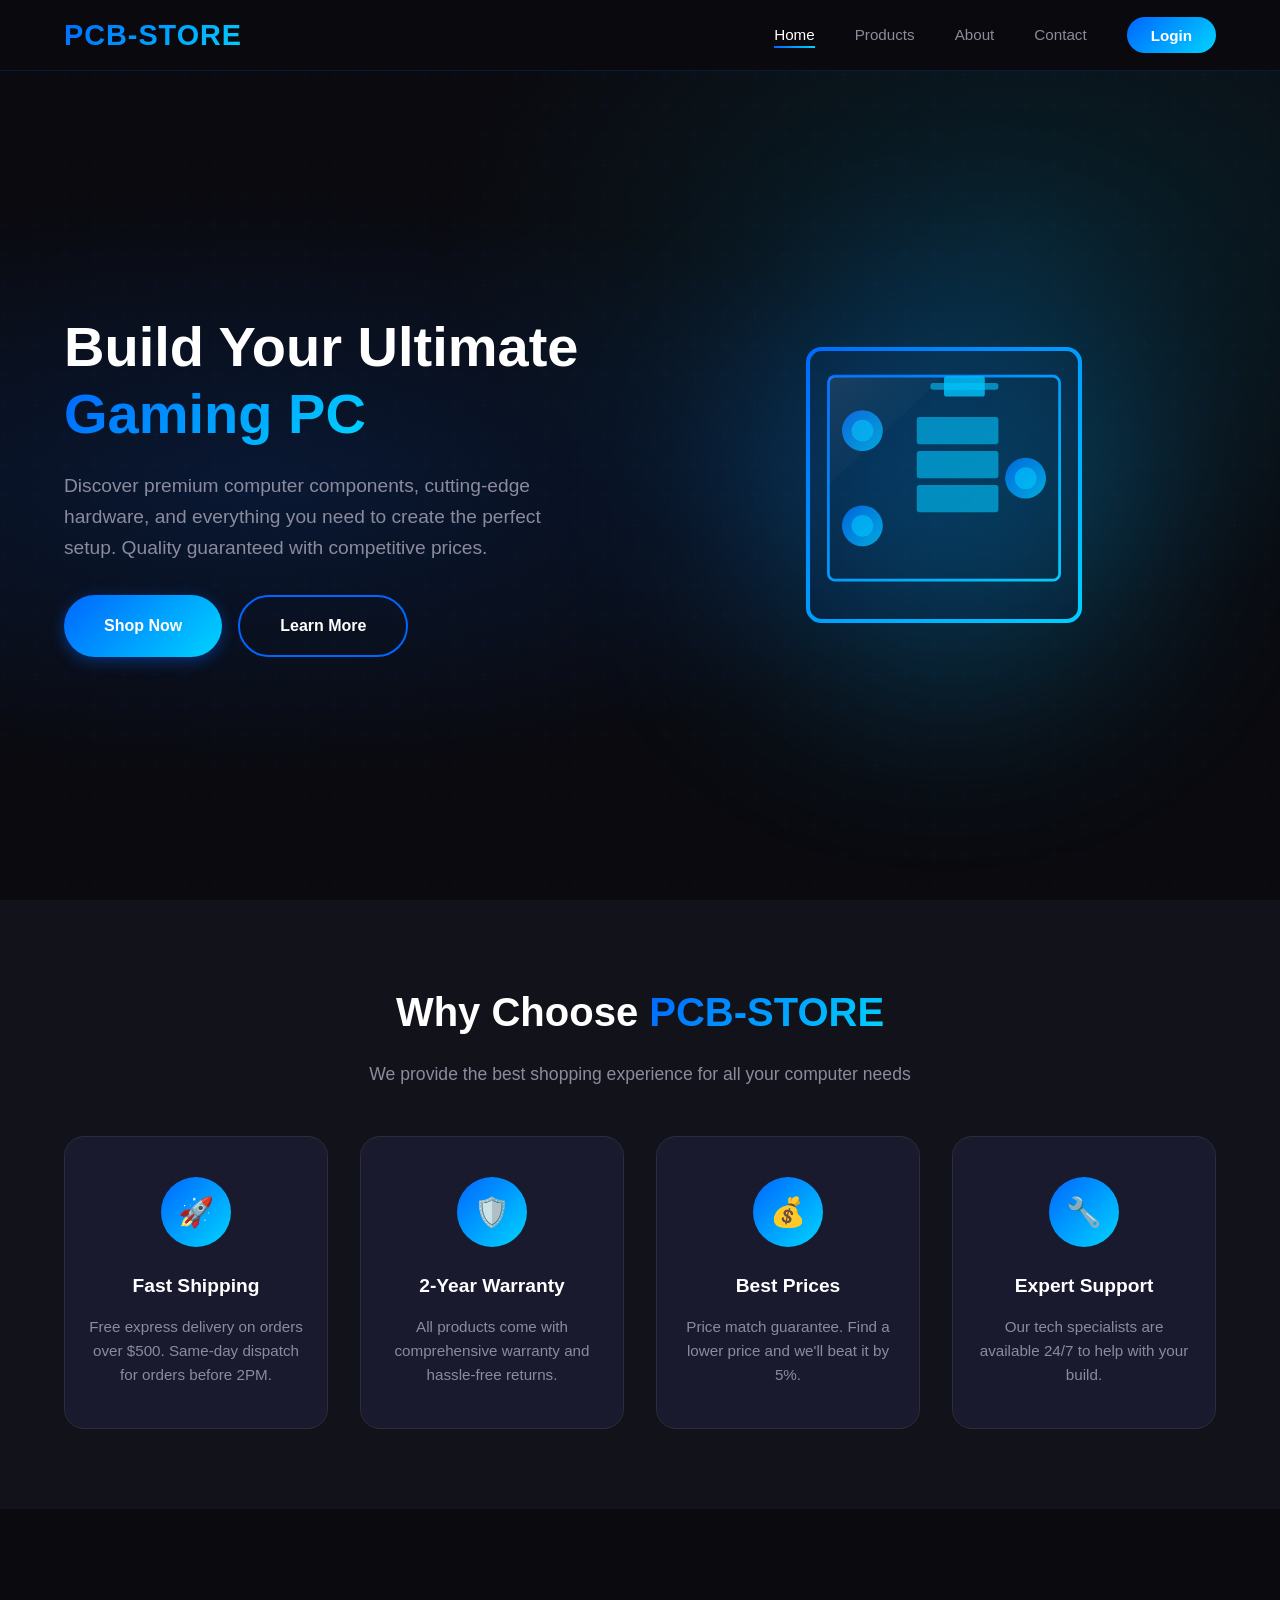
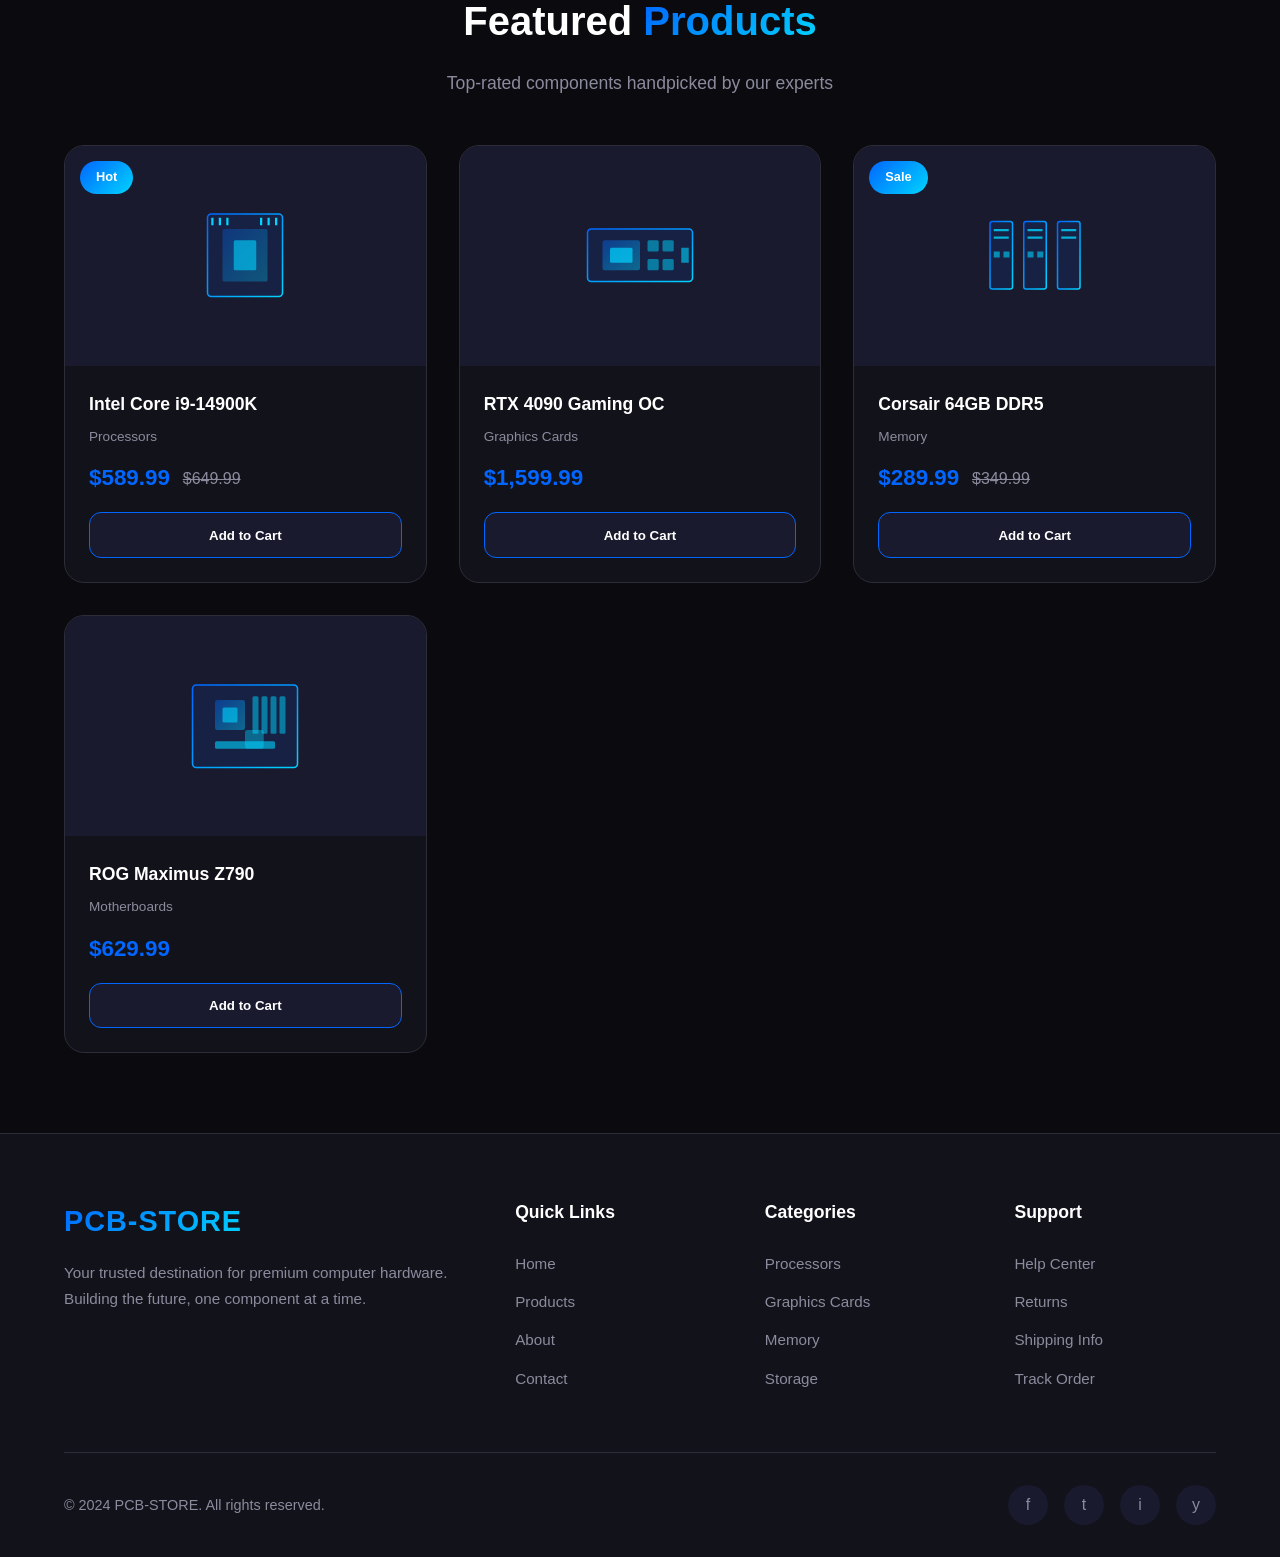
==== index.html @ 5271b7f1 "first commit" ====
<!DOCTYPE html>
<html lang="en">
<head>
    <meta charset="UTF-8">
    <meta name="viewport" content="width=device-width, initial-scale=1.0">
    <title>PCB-STORE | Premium Computer Hardware</title>
    <link rel="stylesheet" href="css/style.css">
</head>
<body>
    <!-- Navigation -->
    <nav class="navbar">
        <div class="nav-container">
            <a href="index.html" class="logo">PCB-STORE</a>
            <ul class="nav-menu" id="navMenu">
                <li><a href="index.html" class="active">Home</a></li>
                <li><a href="products.html">Products</a></li>
                <li><a href="about.html">About</a></li>
                <li><a href="contact.html">Contact</a></li>
                <li><a href="login.html" class="btn-login">Login</a></li>
            </ul>
            <div class="hamburger" id="hamburger">
                <span></span>
                <span></span>
                <span></span>
            </div>
        </div>
    </nav>

    <main>
        <!-- Hero Section -->
        <section class="hero">
            <div class="hero-content">
                <div class="hero-text">
                    <h1>Build Your Ultimate <span class="gradient">Gaming PC</span></h1>
                    <p>Discover premium computer components, cutting-edge hardware, and everything you need to create the perfect setup. Quality guaranteed with competitive prices.</p>
                    <div class="hero-buttons">
                        <a href="products.html" class="btn btn-primary">Shop Now</a>
                        <a href="about.html" class="btn btn-secondary">Learn More</a>
                    </div>
                </div>
                <div class="hero-image">
                    <svg viewBox="0 0 400 300" fill="none" xmlns="http://www.w3.org/2000/svg">
                        <!-- PC Case -->
                        <rect x="100" y="50" width="200" height="200" rx="10" stroke="url(#grad1)" stroke-width="3" fill="rgba(0,102,255,0.05)"/>
                        <rect x="115" y="70" width="170" height="150" rx="5" stroke="url(#grad1)" stroke-width="2" fill="none"/>
                        <!-- RGB Fans -->
                        <circle cx="140" cy="110" r="15" fill="url(#grad1)" opacity="0.8"/>
                        <circle cx="140" cy="110" r="8" fill="#00d4ff" opacity="0.6"/>
                        <circle cx="140" cy="180" r="15" fill="url(#grad1)" opacity="0.8"/>
                        <circle cx="140" cy="180" r="8" fill="#00d4ff" opacity="0.6"/>
                        <circle cx="260" cy="145" r="15" fill="url(#grad1)" opacity="0.8"/>
                        <circle cx="260" cy="145" r="8" fill="#00d4ff" opacity="0.6"/>
                        <!-- GPU -->
                        <rect x="180" y="100" width="60" height="20" rx="2" fill="#00d4ff" opacity="0.6"/>
                        <rect x="180" y="125" width="60" height="20" rx="2" fill="#00d4ff" opacity="0.6"/>
                        <rect x="180" y="150" width="60" height="20" rx="2" fill="#00d4ff" opacity="0.6"/>
                        <!-- CPU Cooler -->
                        <rect x="200" y="70" width="30" height="15" rx="2" fill="#00d4ff" opacity="0.8"/>
                        <rect x="190" y="75" width="50" height="5" rx="2" fill="#00d4ff" opacity="0.6"/>
                        <!-- Glass Panel Reflection -->
                        <polygon points="115,70 200,70 115,150" fill="url(#grad2)" opacity="0.1"/>
                        <!-- Gradient Definitions -->
                        <defs>
                            <linearGradient id="grad1" x1="0%" y1="0%" x2="100%" y2="100%">
                                <stop offset="0%" style="stop-color:#0066ff"/>
                                <stop offset="100%" style="stop-color:#00d4ff"/>
                            </linearGradient>
                            <linearGradient id="grad2" x1="0%" y1="0%" x2="100%" y2="100%">
                                <stop offset="0%" style="stop-color:#ffffff"/>
                                <stop offset="100%" style="stop-color:transparent"/>
                            </linearGradient>
                        </defs>
                    </svg>
                </div>
            </div>
        </section>

        <!-- Features Section -->
        <section class="section features">
            <div class="section-header">
                <h2>Why Choose <span>PCB-STORE</span></h2>
                <p>We provide the best shopping experience for all your computer needs</p>
            </div>
            <div class="features-grid">
                <div class="feature-card">
                    <div class="feature-icon">🚀</div>
                    <h3>Fast Shipping</h3>
                    <p>Free express delivery on orders over $500. Same-day dispatch for orders before 2PM.</p>
                </div>
                <div class="feature-card">
                    <div class="feature-icon">🛡️</div>
                    <h3>2-Year Warranty</h3>
                    <p>All products come with comprehensive warranty and hassle-free returns.</p>
                </div>
                <div class="feature-card">
                    <div class="feature-icon">💰</div>
                    <h3>Best Prices</h3>
                    <p>Price match guarantee. Find a lower price and we'll beat it by 5%.</p>
                </div>
                <div class="feature-card">
                    <div class="feature-icon">🔧</div>
                    <h3>Expert Support</h3>
                    <p>Our tech specialists are available 24/7 to help with your build.</p>
                </div>
            </div>
        </section>

        <!-- Featured Products Section -->
        <section class="section">
            <div class="section-header">
                <h2>Featured <span>Products</span></h2>
                <p>Top-rated components handpicked by our experts</p>
            </div>
            <div class="products-grid">
                <!-- Product 1 -->
                <div class="product-card">
                    <div class="product-image">
                        <span class="product-badge">Hot</span>
                        <svg viewBox="0 0 200 150" fill="none" xmlns="http://www.w3.org/2000/svg" style="max-width: 150px;">
                            <rect x="50" y="20" width="100" height="110" rx="5" stroke="url(#cpuGrad)" stroke-width="2" fill="rgba(0,102,255,0.1)"/>
                            <rect x="70" y="40" width="60" height="70" rx="2" fill="url(#cpuGrad)" opacity="0.3"/>
                            <rect x="85" y="55" width="30" height="40" rx="2" fill="#00d4ff" opacity="0.6"/>
                            <!-- Pins -->
                            <rect x="55" y="25" width="3" height="10" fill="#00d4ff"/>
                            <rect x="65" y="25" width="3" height="10" fill="#00d4ff"/>
                            <rect x="75" y="25" width="3" height="10" fill="#00d4ff"/>
                            <rect x="120" y="25" width="3" height="10" fill="#00d4ff"/>
                            <rect x="130" y="25" width="3" height="10" fill="#00d4ff"/>
                            <rect x="140" y="25" width="3" height="10" fill="#00d4ff"/>
                            <defs>
                                <linearGradient id="cpuGrad" x1="0%" y1="0%" x2="100%" y2="100%">
                                    <stop offset="0%" style="stop-color:#0066ff"/>
                                    <stop offset="100%" style="stop-color:#00d4ff"/>
                                </linearGradient>
                            </defs>
                        </svg>
                    </div>
                    <div class="product-info">
                        <h3>Intel Core i9-14900K</h3>
                        <p class="category">Processors</p>
                        <div class="product-price">
                            <span class="current-price">$589.99</span>
                            <span class="original-price">$649.99</span>
                        </div>
                        <button class="btn-add-cart">Add to Cart</button>
                    </div>
                </div>

                <!-- Product 2 -->
                <div class="product-card">
                    <div class="product-image">
                        <svg viewBox="0 0 200 150" fill="none" xmlns="http://www.w3.org/2000/svg" style="max-width: 150px;">
                            <!-- GPU Card -->
                            <rect x="30" y="40" width="140" height="70" rx="5" stroke="url(#gpuGrad)" stroke-width="2" fill="rgba(0,102,255,0.1)"/>
                            <!-- GPU Core -->
                            <rect x="50" y="55" width="50" height="40" rx="3" fill="url(#gpuGrad)" opacity="0.4"/>
                            <rect x="60" y="65" width="30" height="20" rx="2" fill="#00d4ff" opacity="0.7"/>
                            <!-- VRAM Chips -->
                            <rect x="110" y="55" width="15" height="15" rx="2" fill="#00d4ff" opacity="0.5"/>
                            <rect x="130" y="55" width="15" height="15" rx="2" fill="#00d4ff" opacity="0.5"/>
                            <rect x="110" y="80" width="15" height="15" rx="2" fill="#00d4ff" opacity="0.5"/>
                            <rect x="130" y="80" width="15" height="15" rx="2" fill="#00d4ff" opacity="0.5"/>
                            <!-- Connector -->
                            <rect x="155" y="65" width="10" height="20" fill="#00d4ff" opacity="0.6"/>
                            <defs>
                                <linearGradient id="gpuGrad" x1="0%" y1="0%" x2="100%" y2="100%">
                                    <stop offset="0%" style="stop-color:#0066ff"/>
                                    <stop offset="100%" style="stop-color:#00d4ff"/>
                                </linearGradient>
                            </defs>
                        </svg>
                    </div>
                    <div class="product-info">
                        <h3>RTX 4090 Gaming OC</h3>
                        <p class="category">Graphics Cards</p>
                        <div class="product-price">
                            <span class="current-price">$1,599.99</span>
                        </div>
                        <button class="btn-add-cart">Add to Cart</button>
                    </div>
                </div>

                <!-- Product 3 -->
                <div class="product-card">
                    <div class="product-image">
                        <span class="product-badge">Sale</span>
                        <svg viewBox="0 0 200 150" fill="none" xmlns="http://www.w3.org/2000/svg" style="max-width: 150px;">
                            <!-- RAM Sticks -->
                            <rect x="40" y="30" width="30" height="90" rx="3" stroke="url(#ramGrad)" stroke-width="2" fill="rgba(0,102,255,0.1)"/>
                            <rect x="85" y="30" width="30" height="90" rx="3" stroke="url(#ramGrad)" stroke-width="2" fill="rgba(0,102,255,0.1)"/>
                            <rect x="130" y="30" width="30" height="90" rx="3" stroke="url(#ramGrad)" stroke-width="2" fill="rgba(0,102,255,0.1)"/>
                            <!-- RGB Lines -->
                            <rect x="45" y="40" width="20" height="3" fill="#00d4ff" opacity="0.8"/>
                            <rect x="45" y="50" width="20" height="3" fill="#00d4ff" opacity="0.8"/>
                            <rect x="90" y="40" width="20" height="3" fill="#00d4ff" opacity="0.8"/>
                            <rect x="90" y="50" width="20" height="3" fill="#00d4ff" opacity="0.8"/>
                            <rect x="135" y="40" width="20" height="3" fill="#00d4ff" opacity="0.8"/>
                            <rect x="135" y="50" width="20" height="3" fill="#00d4ff" opacity="0.8"/>
                            <!-- Chips -->
                            <rect x="45" y="70" width="8" height="8" fill="#00d4ff" opacity="0.6"/>
                            <rect x="58" y="70" width="8" height="8" fill="#00d4ff" opacity="0.6"/>
                            <rect x="90" y="70" width="8" height="8" fill="#00d4ff" opacity="0.6"/>
                            <rect x="103" y="70" width="8" height="8" fill="#00d4ff" opacity="0.6"/>
                            <defs>
                                <linearGradient id="ramGrad" x1="0%" y1="0%" x2="100%" y2="100%">
                                    <stop offset="0%" style="stop-color:#0066ff"/>
                                    <stop offset="100%" style="stop-color:#00d4ff"/>
                                </linearGradient>
                            </defs>
                        </svg>
                    </div>
                    <div class="product-info">
                        <h3>Corsair 64GB DDR5</h3>
                        <p class="category">Memory</p>
                        <div class="product-price">
                            <span class="current-price">$289.99</span>
                            <span class="original-price">$349.99</span>
                        </div>
                        <button class="btn-add-cart">Add to Cart</button>
                    </div>
                </div>

                <!-- Product 4 -->
                <div class="product-card">
                    <div class="product-image">
                        <svg viewBox="0 0 200 150" fill="none" xmlns="http://www.w3.org/2000/svg" style="max-width: 150px;">
                            <!-- Motherboard -->
                            <rect x="30" y="20" width="140" height="110" rx="5" stroke="url(#mbGrad)" stroke-width="2" fill="rgba(0,102,255,0.1)"/>
                            <!-- CPU Socket -->
                            <rect x="60" y="40" width="40" height="40" rx="3" fill="url(#mbGrad)" opacity="0.4"/>
                            <rect x="70" y="50" width="20" height="20" rx="2" fill="#00d4ff" opacity="0.6"/>
                            <!-- RAM Slots -->
                            <rect x="110" y="35" width="8" height="50" rx="2" fill="#00d4ff" opacity="0.5"/>
                            <rect x="122" y="35" width="8" height="50" rx="2" fill="#00d4ff" opacity="0.5"/>
                            <rect x="134" y="35" width="8" height="50" rx="2" fill="#00d4ff" opacity="0.5"/>
                            <rect x="146" y="35" width="8" height="50" rx="2" fill="#00d4ff" opacity="0.5"/>
                            <!-- PCIe Slot -->
                            <rect x="60" y="95" width="80" height="10" rx="2" fill="#00d4ff" opacity="0.6"/>
                            <!-- Chipset -->
                            <rect x="100" y="80" width="25" height="25" rx="3" fill="#00d4ff" opacity="0.4"/>
                            <defs>
                                <linearGradient id="mbGrad" x1="0%" y1="0%" x2="100%" y2="100%">
                                    <stop offset="0%" style="stop-color:#0066ff"/>
                                    <stop offset="100%" style="stop-color:#00d4ff"/>
                                </linearGradient>
                            </defs>
                        </svg>
                    </div>
                    <div class="product-info">
                        <h3>ROG Maximus Z790</h3>
                        <p class="category">Motherboards</p>
                        <div class="product-price">
                            <span class="current-price">$629.99</span>
                        </div>
                        <button class="btn-add-cart">Add to Cart</button>
                    </div>
                </div>
            </div>
        </section>
    </main>

    <!-- Footer -->
    <footer class="footer">
        <div class="footer-container">
            <div class="footer-top">
                <div class="footer-brand">
                    <a href="index.html" class="logo">PCB-STORE</a>
                    <p>Your trusted destination for premium computer hardware. Building the future, one component at a time.</p>
                </div>
                <div class="footer-links">
                    <h4>Quick Links</h4>
                    <ul>
                        <li><a href="index.html">Home</a></li>
                        <li><a href="products.html">Products</a></li>
                        <li><a href="about.html">About</a></li>
                        <li><a href="contact.html">Contact</a></li>
                    </ul>
                </div>
                <div class="footer-links">
                    <h4>Categories</h4>
                    <ul>
                        <li><a href="products.html">Processors</a></li>
                        <li><a href="products.html">Graphics Cards</a></li>
                        <li><a href="products.html">Memory</a></li>
                        <li><a href="products.html">Storage</a></li>
                    </ul>
                </div>
                <div class="footer-links">
                    <h4>Support</h4>
                    <ul>
                        <li><a href="contact.html">Help Center</a></li>
                        <li><a href="contact.html">Returns</a></li>
                        <li><a href="contact.html">Shipping Info</a></li>
                        <li><a href="contact.html">Track Order</a></li>
                    </ul>
                </div>
            </div>
            <div class="footer-bottom">
                <p>&copy; 2024 PCB-STORE. All rights reserved.</p>
                <div class="social-links">
                    <a href="#" aria-label="Facebook">f</a>
                    <a href="#" aria-label="Twitter">t</a>
                    <a href="#" aria-label="Instagram">i</a>
                    <a href="#" aria-label="YouTube">y</a>
                </div>
            </div>
        </div>
    </footer>

    <!-- Mobile Menu Toggle -->
    <script>
        const hamburger = document.getElementById('hamburger');
        const navMenu = document.getElementById('navMenu');

        hamburger.addEventListener('click', () => {
            navMenu.classList.toggle('active');
        });

        // Close menu when clicking on a link
        document.querySelectorAll('.nav-menu a').forEach(link => {
            link.addEventListener('click', () => {
                navMenu.classList.remove('active');
            });
        });
    </script>
</body>
</html>
---- css/style.css ----
/* PCB-STORE E-Commerce Styles */

/* CSS Variables - Tech Theme */
:root {
    --primary-color: #0066ff;
    --primary-dark: #004bbd;
    --primary-light: #4d94ff;
    --secondary-color: #00d4ff;
    --dark-bg: #0a0a0f;
    --dark-card: #12121a;
    --dark-surface: #1a1a2e;
    --white: #ffffff;
    --light-gray: #f5f5f7;
    --gray: #8b8b9e;
    --dark-gray: #2d2d3a;
    --success: #00c853;
    --error: #ff1744;
    --gradient-tech: linear-gradient(135deg, #0066ff 0%, #00d4ff 100%);
    --shadow-glow: 0 0 30px rgba(0, 102, 255, 0.3);
    --shadow-card: 0 10px 40px rgba(0, 0, 0, 0.4);
    --transition: all 0.3s cubic-bezier(0.4, 0, 0.2, 1);
}

/* Reset & Base */
* {
    margin: 0;
    padding: 0;
    box-sizing: border-box;
}

html {
    scroll-behavior: smooth;
}

body {
    font-family: 'Segoe UI', Tahoma, Geneva, Verdana, sans-serif;
    background-color: var(--dark-bg);
    color: var(--white);
    line-height: 1.6;
    min-height: 100vh;
    display: flex;
    flex-direction: column;
}

a {
    text-decoration: none;
    color: inherit;
    transition: var(--transition);
}

img {
    max-width: 100%;
    height: auto;
    display: block;
}

/* Navigation */
.navbar {
    position: fixed;
    top: 0;
    left: 0;
    right: 0;
    z-index: 1000;
    background: rgba(10, 10, 15, 0.95);
    backdrop-filter: blur(20px);
    border-bottom: 1px solid rgba(0, 102, 255, 0.2);
    padding: 0 5%;
}

.nav-container {
    max-width: 1400px;
    margin: 0 auto;
    display: flex;
    justify-content: space-between;
    align-items: center;
    height: 70px;
}

.logo {
    font-size: 1.8rem;
    font-weight: 700;
    background: var(--gradient-tech);
    -webkit-background-clip: text;
    -webkit-text-fill-color: transparent;
    background-clip: text;
    letter-spacing: 1px;
}

.logo span {
    color: var(--white);
    -webkit-text-fill-color: var(--white);
}

.nav-menu {
    display: flex;
    list-style: none;
    gap: 2.5rem;
    align-items: center;
}

.nav-menu a {
    color: var(--gray);
    font-weight: 500;
    font-size: 0.95rem;
    position: relative;
}

.nav-menu a:hover,
.nav-menu a.active {
    color: var(--white);
}

.nav-menu a::after {
    content: '';
    position: absolute;
    bottom: -5px;
    left: 0;
    width: 0;
    height: 2px;
    background: var(--gradient-tech);
    transition: var(--transition);
}

.nav-menu a:hover::after,
.nav-menu a.active::after {
    width: 100%;
}

.nav-menu .btn-login {
    background: var(--gradient-tech);
    color: var(--white);
    padding: 0.6rem 1.5rem;
    border-radius: 25px;
    font-weight: 600;
}

.nav-menu .btn-login:hover {
    transform: translateY(-2px);
    box-shadow: var(--shadow-glow);
}

.nav-menu .btn-login::after {
    display: none;
}

/* Hamburger Menu */
.hamburger {
    display: none;
    flex-direction: column;
    cursor: pointer;
    gap: 5px;
}

.hamburger span {
    width: 25px;
    height: 2px;
    background: var(--white);
    transition: var(--transition);
}

/* Main Content */
main {
    margin-top: 70px;
    flex: 1;
}

/* Hero Section */
.hero {
    min-height: calc(100vh - 70px);
    display: flex;
    align-items: center;
    justify-content: center;
    background: 
        radial-gradient(ellipse at 20% 50%, rgba(0, 102, 255, 0.15) 0%, transparent 50%),
        radial-gradient(ellipse at 80% 20%, rgba(0, 212, 255, 0.1) 0%, transparent 40%),
        var(--dark-bg);
    position: relative;
    overflow: hidden;
    padding: 2rem 5%;
}

.hero::before {
    content: '';
    position: absolute;
    top: 0;
    left: 0;
    right: 0;
    bottom: 0;
    background: url("data:image/svg+xml,%3Csvg width='60' height='60' viewBox='0 0 60 60' xmlns='http://www.w3.org/2000/svg'%3E%3Cg fill='none' fill-rule='evenodd'%3E%3Cg fill='%230066ff' fill-opacity='0.05'%3E%3Cpath d='M36 34v-4h-2v4h-4v2h4v4h2v-4h4v-2h-4zm0-30V0h-2v4h-4v2h4v4h2V6h4V4h-4zM6 34v-4H4v4H0v2h4v4h2v-4h4v-2H6zM6 4V0H4v4H0v2h4v4h2V6h4V4H6z'/%3E%3C/g%3E%3C/g%3E%3C/svg%3E");
    opacity: 0.5;
}

.hero-content {
    max-width: 1400px;
    width: 100%;
    display: grid;
    grid-template-columns: 1fr 1fr;
    gap: 4rem;
    align-items: center;
    position: relative;
    z-index: 1;
}

.hero-text h1 {
    font-size: 3.5rem;
    font-weight: 800;
    line-height: 1.2;
    margin-bottom: 1.5rem;
}

.hero-text h1 .gradient {
    background: var(--gradient-tech);
    -webkit-background-clip: text;
    -webkit-text-fill-color: transparent;
    background-clip: text;
}

.hero-text p {
    font-size: 1.2rem;
    color: var(--gray);
    margin-bottom: 2rem;
    max-width: 500px;
}

.hero-buttons {
    display: flex;
    gap: 1rem;
    flex-wrap: wrap;
}

.btn {
    display: inline-flex;
    align-items: center;
    justify-content: center;
    padding: 1rem 2.5rem;
    border-radius: 50px;
    font-weight: 600;
    font-size: 1rem;
    transition: var(--transition);
    border: none;
    cursor: pointer;
}

.btn-primary {
    background: var(--gradient-tech);
    color: var(--white);
    box-shadow: 0 4px 15px rgba(0, 102, 255, 0.4);
}

.btn-primary:hover {
    transform: translateY(-3px);
    box-shadow: var(--shadow-glow);
}

.btn-secondary {
    background: transparent;
    color: var(--white);
    border: 2px solid var(--primary-color);
}

.btn-secondary:hover {
    background: var(--primary-color);
    transform: translateY(-3px);
}

.hero-image {
    display: flex;
    justify-content: center;
    align-items: center;
    position: relative;
}

.hero-image::before {
    content: '';
    position: absolute;
    width: 400px;
    height: 400px;
    background: var(--gradient-tech);
    border-radius: 50%;
    filter: blur(100px);
    opacity: 0.3;
    animation: pulse 4s ease-in-out infinite;
}

@keyframes pulse {
    0%, 100% { transform: scale(1); opacity: 0.3; }
    50% { transform: scale(1.1); opacity: 0.5; }
}

.hero-image img {
    max-width: 100%;
    animation: float 6s ease-in-out infinite;
    filter: drop-shadow(0 20px 40px rgba(0, 102, 255, 0.3));
}

@keyframes float {
    0%, 100% { transform: translateY(0); }
    50% { transform: translateY(-20px); }
}

/* Section Styles */
.section {
    padding: 5rem 5%;
}

.section-header {
    text-align: center;
    margin-bottom: 3rem;
}

.section-header h2 {
    font-size: 2.5rem;
    font-weight: 700;
    margin-bottom: 1rem;
}

.section-header h2 span {
    background: var(--gradient-tech);
    -webkit-background-clip: text;
    -webkit-text-fill-color: transparent;
    background-clip: text;
}

.section-header p {
    color: var(--gray);
    font-size: 1.1rem;
    max-width: 600px;
    margin: 0 auto;
}

/* Products Grid */
.products-grid {
    max-width: 1400px;
    margin: 0 auto;
    display: grid;
    grid-template-columns: repeat(auto-fit, minmax(280px, 1fr));
    gap: 2rem;
}

.product-card {
    background: var(--dark-card);
    border-radius: 20px;
    overflow: hidden;
    border: 1px solid var(--dark-gray);
    transition: var(--transition);
    position: relative;
}

.product-card:hover {
    transform: translateY(-10px);
    border-color: var(--primary-color);
    box-shadow: var(--shadow-card), 0 0 30px rgba(0, 102, 255, 0.2);
}

.product-image {
    position: relative;
    height: 220px;
    background: var(--dark-surface);
    display: flex;
    align-items: center;
    justify-content: center;
    overflow: hidden;
}

.product-image img {
    max-height: 80%;
    transition: var(--transition);
}

.product-card:hover .product-image img {
    transform: scale(1.1);
}

.product-badge {
    position: absolute;
    top: 15px;
    left: 15px;
    background: var(--gradient-tech);
    color: var(--white);
    padding: 0.4rem 1rem;
    border-radius: 20px;
    font-size: 0.8rem;
    font-weight: 600;
}

.product-info {
    padding: 1.5rem;
}

.product-info h3 {
    font-size: 1.1rem;
    font-weight: 600;
    margin-bottom: 0.5rem;
    white-space: nowrap;
    overflow: hidden;
    text-overflow: ellipsis;
}

.product-info .category {
    color: var(--gray);
    font-size: 0.85rem;
    margin-bottom: 0.8rem;
}

.product-price {
    display: flex;
    align-items: center;
    gap: 0.8rem;
    margin-bottom: 1rem;
}

.current-price {
    font-size: 1.4rem;
    font-weight: 700;
    color: var(--primary-color);
}

.original-price {
    font-size: 1rem;
    color: var(--gray);
    text-decoration: line-through;
}

.btn-add-cart {
    width: 100%;
    padding: 0.9rem;
    background: var(--dark-surface);
    color: var(--white);
    border: 1px solid var(--primary-color);
    border-radius: 12px;
    font-weight: 600;
    cursor: pointer;
    transition: var(--transition);
    display: flex;
    align-items: center;
    justify-content: center;
    gap: 0.5rem;
}

.btn-add-cart:hover {
    background: var(--gradient-tech);
    border-color: transparent;
    transform: translateY(-2px);
}

/* Features Section */
.features {
    background: var(--dark-card);
}

.features-grid {
    max-width: 1400px;
    margin: 0 auto;
    display: grid;
    grid-template-columns: repeat(auto-fit, minmax(250px, 1fr));
    gap: 2rem;
}

.feature-card {
    text-align: center;
    padding: 2.5rem 1.5rem;
    background: var(--dark-surface);
    border-radius: 20px;
    border: 1px solid var(--dark-gray);
    transition: var(--transition);
}

.feature-card:hover {
    border-color: var(--primary-color);
    transform: translateY(-5px);
    box-shadow: 0 10px 30px rgba(0, 102, 255, 0.2);
}

.feature-icon {
    width: 70px;
    height: 70px;
    background: var(--gradient-tech);
    border-radius: 50%;
    display: flex;
    align-items: center;
    justify-content: center;
    margin: 0 auto 1.5rem;
    font-size: 1.8rem;
}

.feature-card h3 {
    font-size: 1.2rem;
    margin-bottom: 0.8rem;
}

.feature-card p {
    color: var(--gray);
    font-size: 0.95rem;
}

/* About Page Styles */
.about-hero {
    min-height: 50vh;
    display: flex;
    align-items: center;
    justify-content: center;
    text-align: center;
    background: 
        radial-gradient(ellipse at 50% 50%, rgba(0, 102, 255, 0.1) 0%, transparent 50%),
        var(--dark-bg);
    padding: 4rem 5%;
}

.about-hero h1 {
    font-size: 3rem;
    margin-bottom: 1rem;
}

.about-hero h1 span {
    background: var(--gradient-tech);
    -webkit-background-clip: text;
    -webkit-text-fill-color: transparent;
    background-clip: text;
}

.about-content {
    max-width: 1000px;
    margin: 0 auto;
}

.about-content p {
    color: var(--gray);
    font-size: 1.1rem;
    margin-bottom: 2rem;
    text-align: center;
}

.about-grid {
    display: grid;
    grid-template-columns: repeat(auto-fit, minmax(300px, 1fr));
    gap: 2rem;
    margin-top: 3rem;
}

.about-card {
    background: var(--dark-card);
    padding: 2rem;
    border-radius: 15px;
    border: 1px solid var(--dark-gray);
    text-align: center;
}

.about-card h3 {
    color: var(--primary-color);
    margin-bottom: 1rem;
    font-size: 1.3rem;
}

.about-card p {
    color: var(--gray);
    margin: 0;
}

/* Contact Page Styles */
.contact-container {
    max-width: 1200px;
    margin: 0 auto;
    display: grid;
    grid-template-columns: 1fr 1fr;
    gap: 4rem;
}

.contact-form-wrapper {
    background: var(--dark-card);
    padding: 2.5rem;
    border-radius: 20px;
    border: 1px solid var(--dark-gray);
}

.contact-form-wrapper h2 {
    font-size: 1.8rem;
    margin-bottom: 1.5rem;
}

.contact-form-wrapper h2 span {
    background: var(--gradient-tech);
    -webkit-background-clip: text;
    -webkit-text-fill-color: transparent;
    background-clip: text;
}

.form-group {
    margin-bottom: 1.5rem;
}

.form-group label {
    display: block;
    margin-bottom: 0.5rem;
    color: var(--gray);
    font-size: 0.9rem;
}

.form-group input,
.form-group textarea {
    width: 100%;
    padding: 1rem 1.2rem;
    background: var(--dark-surface);
    border: 1px solid var(--dark-gray);
    border-radius: 12px;
    color: var(--white);
    font-size: 1rem;
    transition: var(--transition);
    font-family: inherit;
}

.form-group input:focus,
.form-group textarea:focus {
    outline: none;
    border-color: var(--primary-color);
    box-shadow: 0 0 15px rgba(0, 102, 255, 0.2);
}

.form-group textarea {
    min-height: 150px;
    resize: vertical;
}

.contact-info-wrapper {
    display: flex;
    flex-direction: column;
    gap: 2rem;
}

.contact-info-card {
    background: var(--dark-card);
    padding: 2rem;
    border-radius: 20px;
    border: 1px solid var(--dark-gray);
    transition: var(--transition);
}

.contact-info-card:hover {
    border-color: var(--primary-color);
    transform: translateX(10px);
}

.contact-info-card h3 {
    font-size: 1.3rem;
    margin-bottom: 1.5rem;
}

.contact-info-card h3 span {
    background: var(--gradient-tech);
    -webkit-background-clip: text;
    -webkit-text-fill-color: transparent;
    background-clip: text;
}

.info-item {
    display: flex;
    align-items: flex-start;
    gap: 1rem;
    margin-bottom: 1.2rem;
}

.info-icon {
    width: 45px;
    height: 45px;
    background: var(--dark-surface);
    border-radius: 12px;
    display: flex;
    align-items: center;
    justify-content: center;
    color: var(--primary-color);
    font-size: 1.2rem;
    flex-shrink: 0;
}

.info-content h4 {
    font-size: 0.95rem;
    margin-bottom: 0.3rem;
}

.info-content p {
    color: var(--gray);
    font-size: 0.9rem;
}

/* Auth Pages (Login & Register) */
.auth-section {
    min-height: calc(100vh - 70px);
    display: flex;
    align-items: center;
    justify-content: center;
    padding: 2rem 5%;
    background: 
        radial-gradient(ellipse at 20% 50%, rgba(0, 102, 255, 0.1) 0%, transparent 50%),
        radial-gradient(ellipse at 80% 50%, rgba(0, 212, 255, 0.1) 0%, transparent 50%),
        var(--dark-bg);
}

.auth-container {
    width: 100%;
    max-width: 450px;
}

.auth-card {
    background: var(--dark-card);
    padding: 3rem 2.5rem;
    border-radius: 24px;
    border: 1px solid var(--dark-gray);
    box-shadow: var(--shadow-card);
}

.auth-header {
    text-align: center;
    margin-bottom: 2rem;
}

.auth-header h2 {
    font-size: 2rem;
    margin-bottom: 0.5rem;
}

.auth-header h2 span {
    background: var(--gradient-tech);
    -webkit-background-clip: text;
    -webkit-text-fill-color: transparent;
    background-clip: text;
}

.auth-header p {
    color: var(--gray);
}

.auth-form .form-group {
    margin-bottom: 1.2rem;
}

.auth-form .btn {
    width: 100%;
    margin-top: 1rem;
}

.auth-footer {
    text-align: center;
    margin-top: 1.5rem;
    color: var(--gray);
}

.auth-footer a {
    color: var(--primary-color);
    font-weight: 600;
}

.auth-footer a:hover {
    text-decoration: underline;
}

/* Footer */
.footer {
    background: var(--dark-card);
    border-top: 1px solid var(--dark-gray);
    padding: 4rem 5% 2rem;
}

.footer-container {
    max-width: 1400px;
    margin: 0 auto;
}

.footer-top {
    display: grid;
    grid-template-columns: 2fr 1fr 1fr 1fr;
    gap: 3rem;
    margin-bottom: 3rem;
}

.footer-brand .logo {
    margin-bottom: 1rem;
    display: inline-block;
}

.footer-brand p {
    color: var(--gray);
    font-size: 0.95rem;
    line-height: 1.7;
}

.footer-links h4 {
    font-size: 1.1rem;
    margin-bottom: 1.5rem;
    color: var(--white);
}

.footer-links ul {
    list-style: none;
}

.footer-links li {
    margin-bottom: 0.8rem;
}

.footer-links a {
    color: var(--gray);
    font-size: 0.95rem;
    transition: var(--transition);
}

.footer-links a:hover {
    color: var(--primary-color);
    padding-left: 5px;
}

.footer-bottom {
    display: flex;
    justify-content: space-between;
    align-items: center;
    padding-top: 2rem;
    border-top: 1px solid var(--dark-gray);
}

.footer-bottom p {
    color: var(--gray);
    font-size: 0.9rem;
}

.social-links {
    display: flex;
    gap: 1rem;
}

.social-links a {
    width: 40px;
    height: 40px;
    background: var(--dark-surface);
    border-radius: 50%;
    display: flex;
    align-items: center;
    justify-content: center;
    color: var(--gray);
    transition: var(--transition);
}

.social-links a:hover {
    background: var(--gradient-tech);
    color: var(--white);
    transform: translateY(-3px);
}

/* Responsive Design */
@media (max-width: 1024px) {
    .hero-content {
        grid-template-columns: 1fr;
        text-align: center;
    }

    .hero-text p {
        margin: 0 auto 2rem;
    }

    .hero-buttons {
        justify-content: center;
    }

    .hero-image {
        order: -1;
    }

    .contact-container {
        grid-template-columns: 1fr;
    }

    .footer-top {
        grid-template-columns: 1fr 1fr;
    }
}

@media (max-width: 768px) {
    .hamburger {
        display: flex;
    }

    .nav-menu {
        position: fixed;
        top: 70px;
        left: 0;
        right: 0;
        background: var(--dark-bg);
        flex-direction: column;
        padding: 2rem;
        gap: 1.5rem;
        border-bottom: 1px solid var(--dark-gray);
        transform: translateY(-150%);
        opacity: 0;
        transition: var(--transition);
    }

    .nav-menu.active {
        transform: translateY(0);
        opacity: 1;
    }

    .hero-text h1 {
        font-size: 2.5rem;
    }

    .section-header h2 {
        font-size: 2rem;
    }

    .products-grid {
        grid-template-columns: repeat(auto-fit, minmax(250px, 1fr));
    }

    .footer-top {
        grid-template-columns: 1fr;
        text-align: center;
    }

    .footer-bottom {
        flex-direction: column;
        gap: 1rem;
    }

    .about-hero h1 {
        font-size: 2rem;
    }
}

@media (max-width: 480px) {
    .hero-text h1 {
        font-size: 2rem;
    }

    .hero-text p {
        font-size: 1rem;
    }

    .btn {
        padding: 0.8rem 1.8rem;
        font-size: 0.9rem;
    }

    .auth-card {
        padding: 2rem 1.5rem;
    }

    .contact-form-wrapper {
        padding: 1.5rem;
    }
}

/* Utility Classes */
.text-center {
    text-align: center;
}

.mb-1 { margin-bottom: 0.5rem; }
.mb-2 { margin-bottom: 1rem; }
.mb-3 { margin-bottom: 1.5rem; }
.mb-4 { margin-bottom: 2rem; }

.mt-1 { margin-top: 0.5rem; }
.mt-2 { margin-top: 1rem; }
.mt-3 { margin-top: 1.5rem; }
.mt-4 { margin-top: 2rem; }
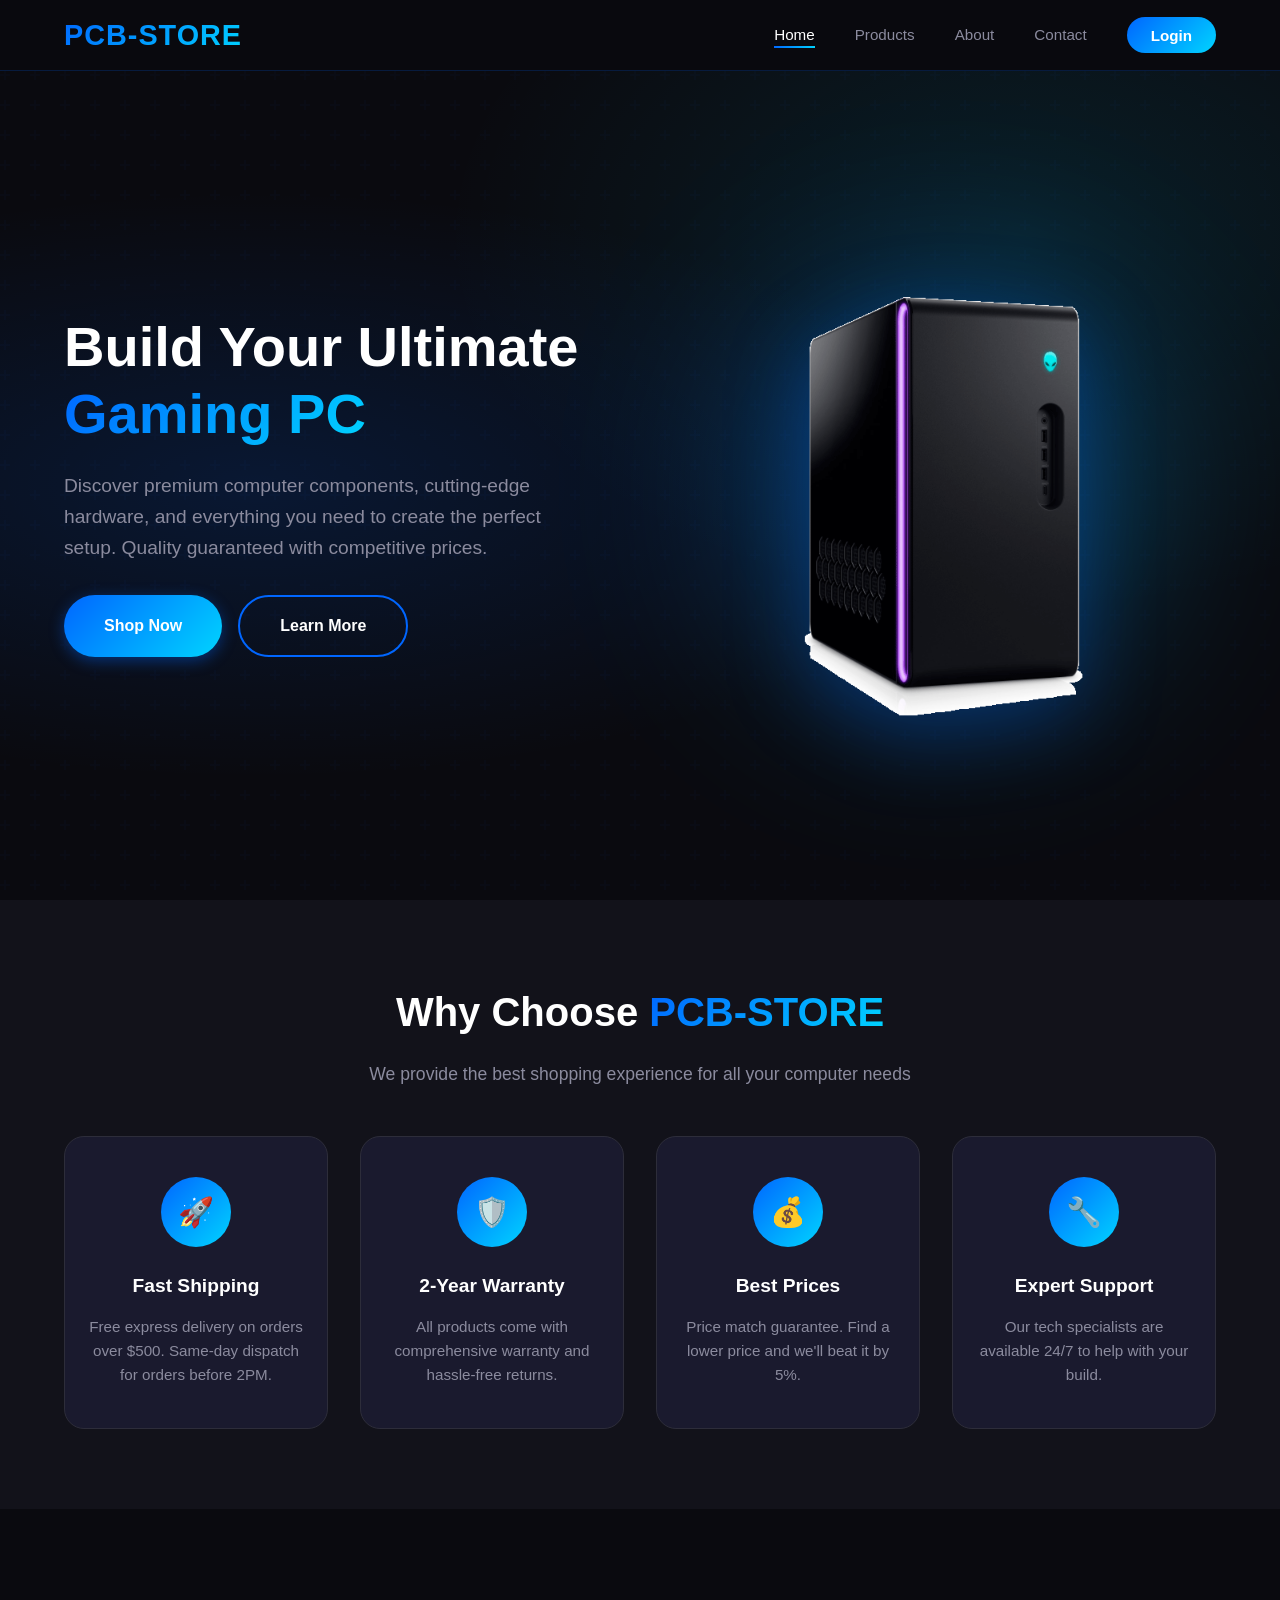
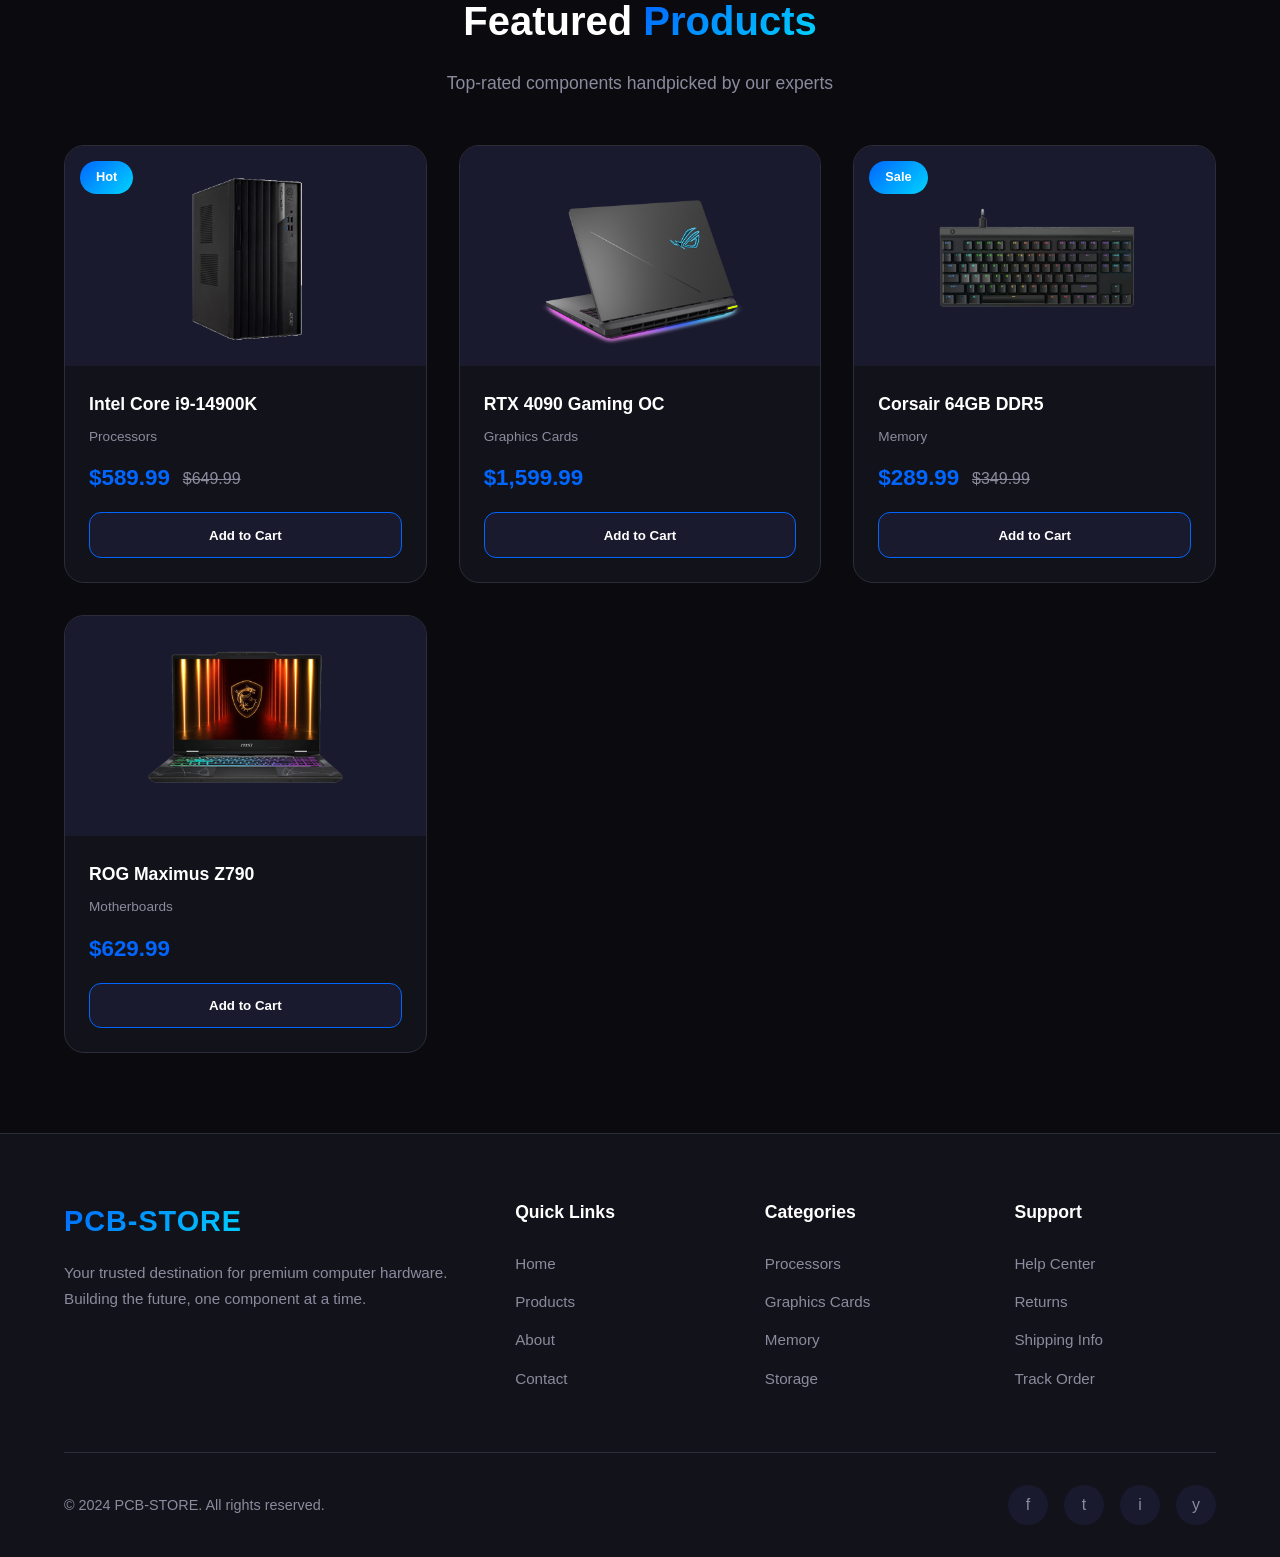
==== commit 67009426: "update project" ====
--- a/index.html
+++ b/index.html
@@ -39,38 +39,7 @@
                     </div>
                 </div>
                 <div class="hero-image">
-                    <svg viewBox="0 0 400 300" fill="none" xmlns="http://www.w3.org/2000/svg">
-                        <!-- PC Case -->
-                        <rect x="100" y="50" width="200" height="200" rx="10" stroke="url(#grad1)" stroke-width="3" fill="rgba(0,102,255,0.05)"/>
-                        <rect x="115" y="70" width="170" height="150" rx="5" stroke="url(#grad1)" stroke-width="2" fill="none"/>
-                        <!-- RGB Fans -->
-                        <circle cx="140" cy="110" r="15" fill="url(#grad1)" opacity="0.8"/>
-                        <circle cx="140" cy="110" r="8" fill="#00d4ff" opacity="0.6"/>
-                        <circle cx="140" cy="180" r="15" fill="url(#grad1)" opacity="0.8"/>
-                        <circle cx="140" cy="180" r="8" fill="#00d4ff" opacity="0.6"/>
-                        <circle cx="260" cy="145" r="15" fill="url(#grad1)" opacity="0.8"/>
-                        <circle cx="260" cy="145" r="8" fill="#00d4ff" opacity="0.6"/>
-                        <!-- GPU -->
-                        <rect x="180" y="100" width="60" height="20" rx="2" fill="#00d4ff" opacity="0.6"/>
-                        <rect x="180" y="125" width="60" height="20" rx="2" fill="#00d4ff" opacity="0.6"/>
-                        <rect x="180" y="150" width="60" height="20" rx="2" fill="#00d4ff" opacity="0.6"/>
-                        <!-- CPU Cooler -->
-                        <rect x="200" y="70" width="30" height="15" rx="2" fill="#00d4ff" opacity="0.8"/>
-                        <rect x="190" y="75" width="50" height="5" rx="2" fill="#00d4ff" opacity="0.6"/>
-                        <!-- Glass Panel Reflection -->
-                        <polygon points="115,70 200,70 115,150" fill="url(#grad2)" opacity="0.1"/>
-                        <!-- Gradient Definitions -->
-                        <defs>
-                            <linearGradient id="grad1" x1="0%" y1="0%" x2="100%" y2="100%">
-                                <stop offset="0%" style="stop-color:#0066ff"/>
-                                <stop offset="100%" style="stop-color:#00d4ff"/>
-                            </linearGradient>
-                            <linearGradient id="grad2" x1="0%" y1="0%" x2="100%" y2="100%">
-                                <stop offset="0%" style="stop-color:#ffffff"/>
-                                <stop offset="100%" style="stop-color:transparent"/>
-                            </linearGradient>
-                        </defs>
-                    </svg>
+                    <img src="assets/DT Dell ALIENWARE AURORA.png" alt="Gaming PC">
                 </div>
             </div>
         </section>
@@ -116,24 +85,7 @@
                 <div class="product-card">
                     <div class="product-image">
                         <span class="product-badge">Hot</span>
-                        <svg viewBox="0 0 200 150" fill="none" xmlns="http://www.w3.org/2000/svg" style="max-width: 150px;">
-                            <rect x="50" y="20" width="100" height="110" rx="5" stroke="url(#cpuGrad)" stroke-width="2" fill="rgba(0,102,255,0.1)"/>
-                            <rect x="70" y="40" width="60" height="70" rx="2" fill="url(#cpuGrad)" opacity="0.3"/>
-                            <rect x="85" y="55" width="30" height="40" rx="2" fill="#00d4ff" opacity="0.6"/>
-                            <!-- Pins -->
-                            <rect x="55" y="25" width="3" height="10" fill="#00d4ff"/>
-                            <rect x="65" y="25" width="3" height="10" fill="#00d4ff"/>
-                            <rect x="75" y="25" width="3" height="10" fill="#00d4ff"/>
-                            <rect x="120" y="25" width="3" height="10" fill="#00d4ff"/>
-                            <rect x="130" y="25" width="3" height="10" fill="#00d4ff"/>
-                            <rect x="140" y="25" width="3" height="10" fill="#00d4ff"/>
-                            <defs>
-                                <linearGradient id="cpuGrad" x1="0%" y1="0%" x2="100%" y2="100%">
-                                    <stop offset="0%" style="stop-color:#0066ff"/>
-                                    <stop offset="100%" style="stop-color:#00d4ff"/>
-                                </linearGradient>
-                            </defs>
-                        </svg>
+                        <img src="assets/Acer Veriton VM4715G_E-Ci7-12700.png" alt="Intel Core i9-14900K">
                     </div>
                     <div class="product-info">
                         <h3>Intel Core i9-14900K</h3>
@@ -149,26 +101,7 @@
                 <!-- Product 2 -->
                 <div class="product-card">
                     <div class="product-image">
-                        <svg viewBox="0 0 200 150" fill="none" xmlns="http://www.w3.org/2000/svg" style="max-width: 150px;">
-                            <!-- GPU Card -->
-                            <rect x="30" y="40" width="140" height="70" rx="5" stroke="url(#gpuGrad)" stroke-width="2" fill="rgba(0,102,255,0.1)"/>
-                            <!-- GPU Core -->
-                            <rect x="50" y="55" width="50" height="40" rx="3" fill="url(#gpuGrad)" opacity="0.4"/>
-                            <rect x="60" y="65" width="30" height="20" rx="2" fill="#00d4ff" opacity="0.7"/>
-                            <!-- VRAM Chips -->
-                            <rect x="110" y="55" width="15" height="15" rx="2" fill="#00d4ff" opacity="0.5"/>
-                            <rect x="130" y="55" width="15" height="15" rx="2" fill="#00d4ff" opacity="0.5"/>
-                            <rect x="110" y="80" width="15" height="15" rx="2" fill="#00d4ff" opacity="0.5"/>
-                            <rect x="130" y="80" width="15" height="15" rx="2" fill="#00d4ff" opacity="0.5"/>
-                            <!-- Connector -->
-                            <rect x="155" y="65" width="10" height="20" fill="#00d4ff" opacity="0.6"/>
-                            <defs>
-                                <linearGradient id="gpuGrad" x1="0%" y1="0%" x2="100%" y2="100%">
-                                    <stop offset="0%" style="stop-color:#0066ff"/>
-                                    <stop offset="100%" style="stop-color:#00d4ff"/>
-                                </linearGradient>
-                            </defs>
-                        </svg>
+                        <img src="assets/ASUS ROG STRIX G16.png" alt="RTX 4090 Gaming OC">
                     </div>
                     <div class="product-info">
                         <h3>RTX 4090 Gaming OC</h3>
@@ -184,30 +117,7 @@
                 <div class="product-card">
                     <div class="product-image">
                         <span class="product-badge">Sale</span>
-                        <svg viewBox="0 0 200 150" fill="none" xmlns="http://www.w3.org/2000/svg" style="max-width: 150px;">
-                            <!-- RAM Sticks -->
-                            <rect x="40" y="30" width="30" height="90" rx="3" stroke="url(#ramGrad)" stroke-width="2" fill="rgba(0,102,255,0.1)"/>
-                            <rect x="85" y="30" width="30" height="90" rx="3" stroke="url(#ramGrad)" stroke-width="2" fill="rgba(0,102,255,0.1)"/>
-                            <rect x="130" y="30" width="30" height="90" rx="3" stroke="url(#ramGrad)" stroke-width="2" fill="rgba(0,102,255,0.1)"/>
-                            <!-- RGB Lines -->
-                            <rect x="45" y="40" width="20" height="3" fill="#00d4ff" opacity="0.8"/>
-                            <rect x="45" y="50" width="20" height="3" fill="#00d4ff" opacity="0.8"/>
-                            <rect x="90" y="40" width="20" height="3" fill="#00d4ff" opacity="0.8"/>
-                            <rect x="90" y="50" width="20" height="3" fill="#00d4ff" opacity="0.8"/>
-                            <rect x="135" y="40" width="20" height="3" fill="#00d4ff" opacity="0.8"/>
-                            <rect x="135" y="50" width="20" height="3" fill="#00d4ff" opacity="0.8"/>
-                            <!-- Chips -->
-                            <rect x="45" y="70" width="8" height="8" fill="#00d4ff" opacity="0.6"/>
-                            <rect x="58" y="70" width="8" height="8" fill="#00d4ff" opacity="0.6"/>
-                            <rect x="90" y="70" width="8" height="8" fill="#00d4ff" opacity="0.6"/>
-                            <rect x="103" y="70" width="8" height="8" fill="#00d4ff" opacity="0.6"/>
-                            <defs>
-                                <linearGradient id="ramGrad" x1="0%" y1="0%" x2="100%" y2="100%">
-                                    <stop offset="0%" style="stop-color:#0066ff"/>
-                                    <stop offset="100%" style="stop-color:#00d4ff"/>
-                                </linearGradient>
-                            </defs>
-                        </svg>
+                        <img src="assets/Keyboard Gaming Logitech G515.png" alt="Corsair 64GB DDR5">
                     </div>
                     <div class="product-info">
                         <h3>Corsair 64GB DDR5</h3>
@@ -223,28 +133,7 @@
                 <!-- Product 4 -->
                 <div class="product-card">
                     <div class="product-image">
-                        <svg viewBox="0 0 200 150" fill="none" xmlns="http://www.w3.org/2000/svg" style="max-width: 150px;">
-                            <!-- Motherboard -->
-                            <rect x="30" y="20" width="140" height="110" rx="5" stroke="url(#mbGrad)" stroke-width="2" fill="rgba(0,102,255,0.1)"/>
-                            <!-- CPU Socket -->
-                            <rect x="60" y="40" width="40" height="40" rx="3" fill="url(#mbGrad)" opacity="0.4"/>
-                            <rect x="70" y="50" width="20" height="20" rx="2" fill="#00d4ff" opacity="0.6"/>
-                            <!-- RAM Slots -->
-                            <rect x="110" y="35" width="8" height="50" rx="2" fill="#00d4ff" opacity="0.5"/>
-                            <rect x="122" y="35" width="8" height="50" rx="2" fill="#00d4ff" opacity="0.5"/>
-                            <rect x="134" y="35" width="8" height="50" rx="2" fill="#00d4ff" opacity="0.5"/>
-                            <rect x="146" y="35" width="8" height="50" rx="2" fill="#00d4ff" opacity="0.5"/>
-                            <!-- PCIe Slot -->
-                            <rect x="60" y="95" width="80" height="10" rx="2" fill="#00d4ff" opacity="0.6"/>
-                            <!-- Chipset -->
-                            <rect x="100" y="80" width="25" height="25" rx="3" fill="#00d4ff" opacity="0.4"/>
-                            <defs>
-                                <linearGradient id="mbGrad" x1="0%" y1="0%" x2="100%" y2="100%">
-                                    <stop offset="0%" style="stop-color:#0066ff"/>
-                                    <stop offset="100%" style="stop-color:#00d4ff"/>
-                                </linearGradient>
-                            </defs>
-                        </svg>
+                        <img src="assets/MSI Cyberg 15 LAPTOP.png" alt="ROG Maximus Z790">
                     </div>
                     <div class="product-info">
                         <h3>ROG Maximus Z790</h3>
--- a/css/style.css
+++ b/css/style.css
@@ -363,8 +363,17 @@
 }
 
 .product-image img {
+    max-height: 90%;
+    max-width: 90%;
+    width: auto;
+    height: auto;
+    object-fit: contain;
+    transition: var(--transition);
+}
+
+.product-image .svg-product {
     max-height: 80%;
-    transition: var(--transition);
+    max-width: 80%;
 }
 
 .product-card:hover .product-image img {
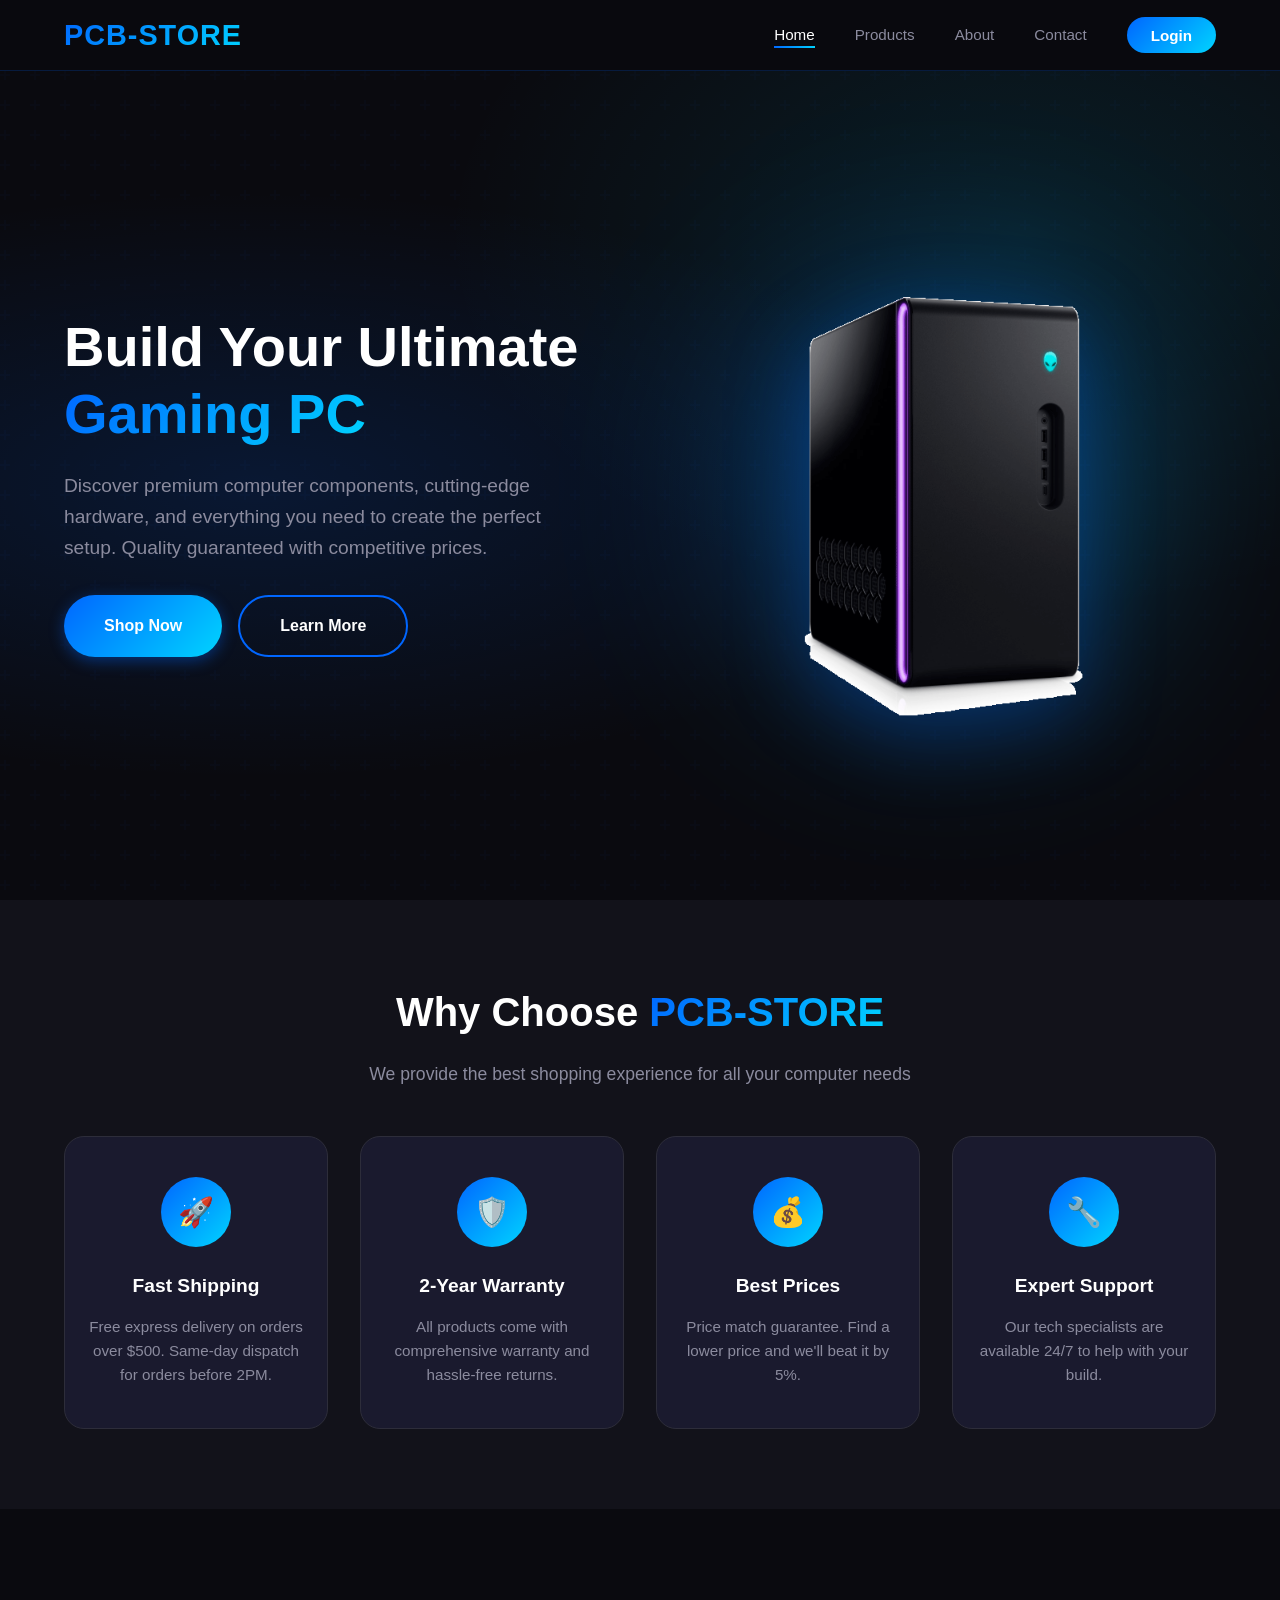
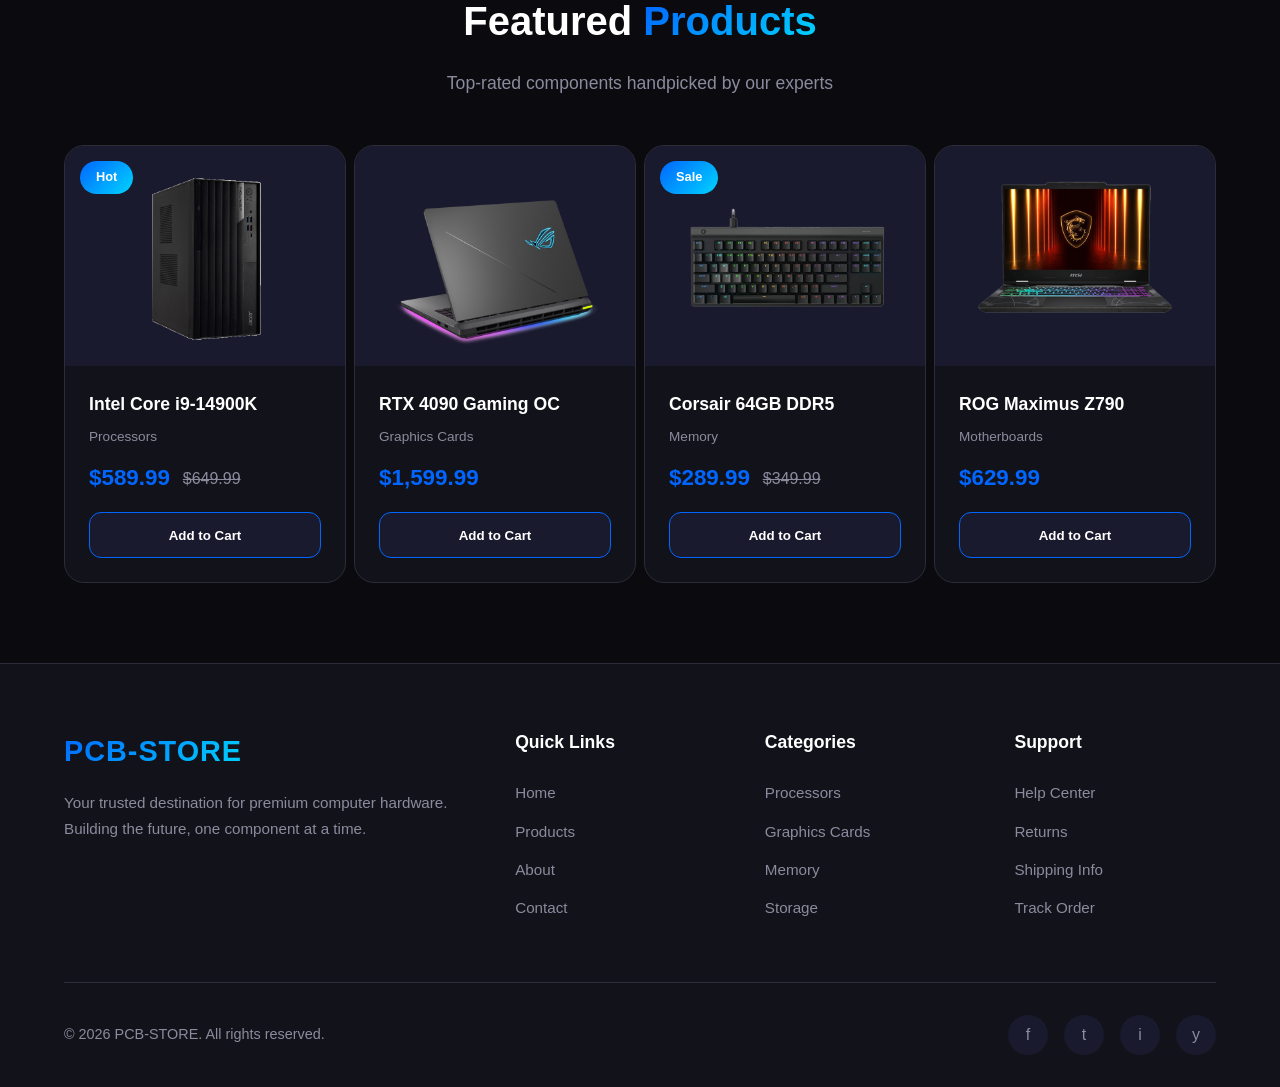
==== commit ee5c6c06: "update project" ====
--- a/index.html
+++ b/index.html
@@ -185,7 +185,7 @@
                 </div>
             </div>
             <div class="footer-bottom">
-                <p>&copy; 2024 PCB-STORE. All rights reserved.</p>
+                <p>&copy; 2026 PCB-STORE. All rights reserved.</p>
                 <div class="social-links">
                     <a href="#" aria-label="Facebook">f</a>
                     <a href="#" aria-label="Twitter">t</a>
--- a/css/style.css
+++ b/css/style.css
@@ -334,7 +334,7 @@
     margin: 0 auto;
     display: grid;
     grid-template-columns: repeat(auto-fit, minmax(280px, 1fr));
-    gap: 2rem;
+    gap: 0.5rem;
 }
 
 .product-card {
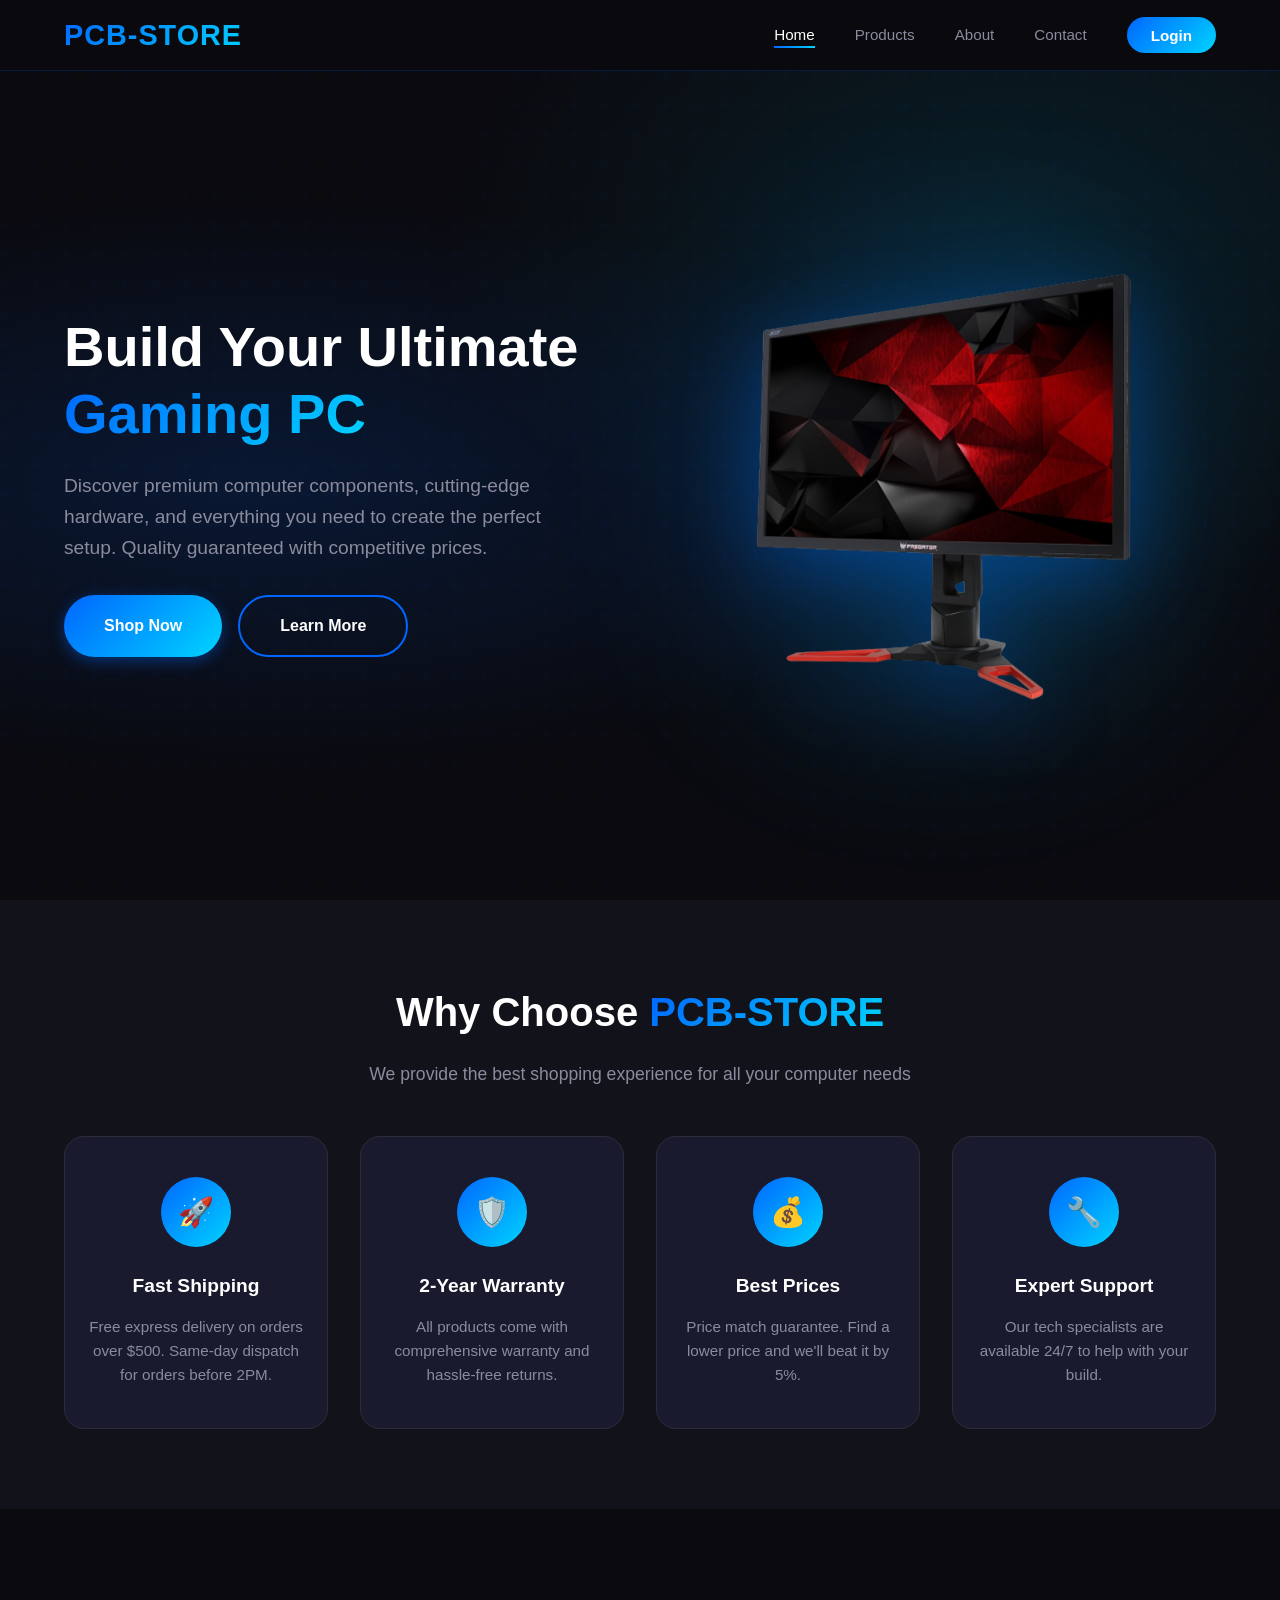
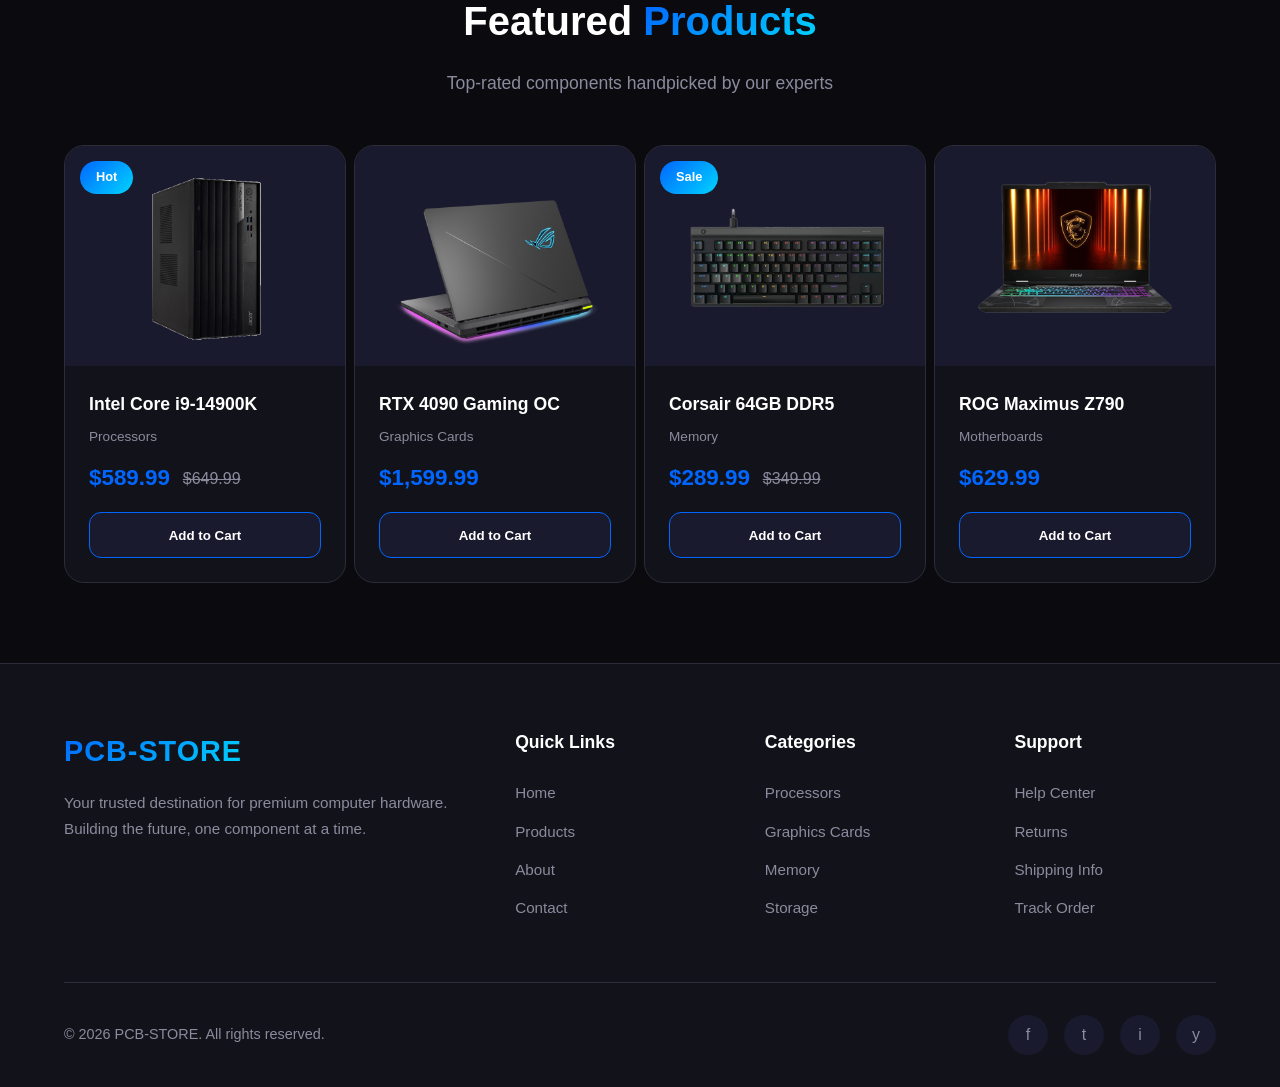
==== commit b5efe435: "update project" ====
--- a/index.html
+++ b/index.html
@@ -39,7 +39,7 @@
                     </div>
                 </div>
                 <div class="hero-image">
-                    <img src="assets/DT Dell ALIENWARE AURORA.png" alt="Gaming PC">
+                    <img src="assets/ACER LED Monitor Predator 28.png" alt="Gaming PC">
                 </div>
             </div>
         </section>
